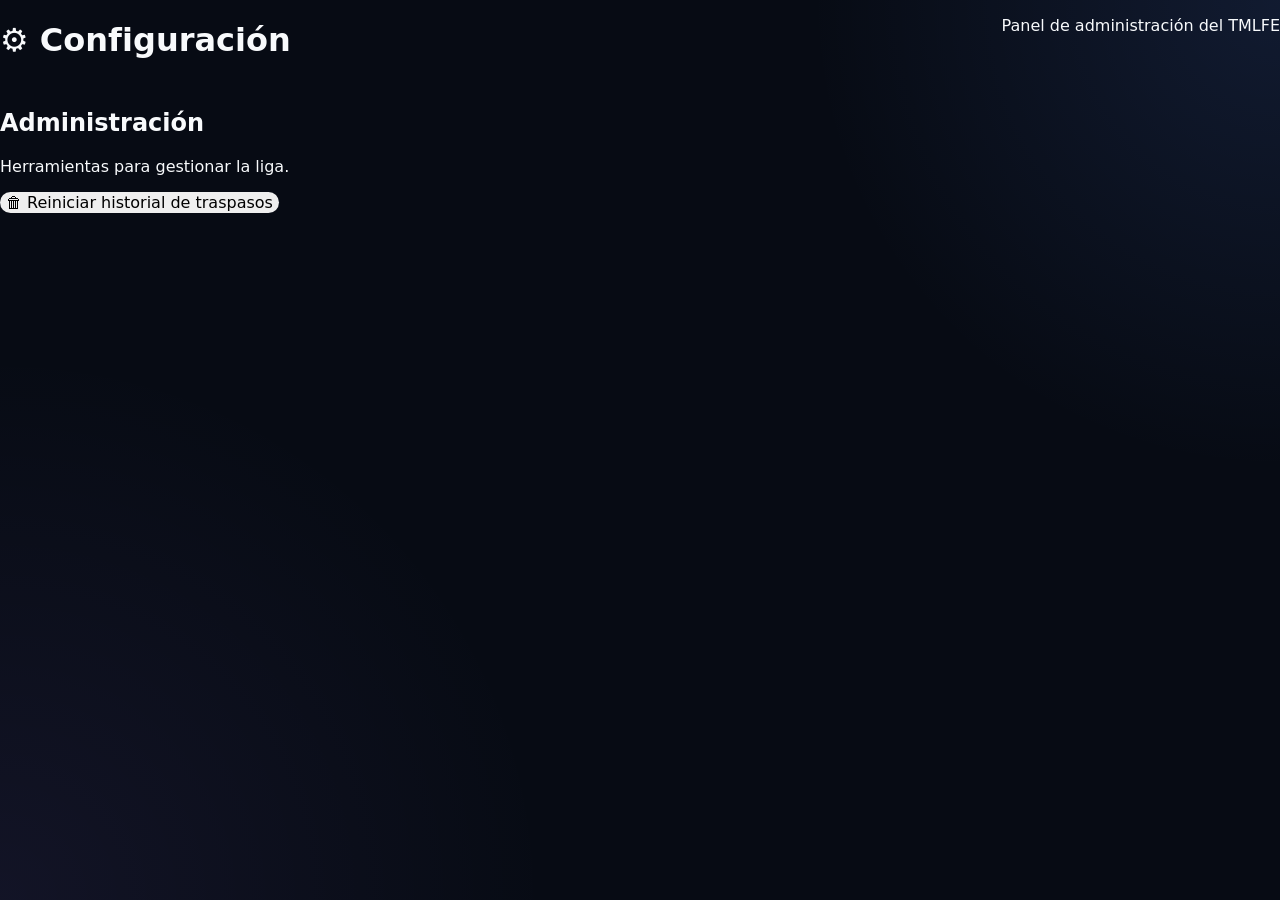
==== configuracion.html @ d4fe86f1 "Create configuracion.html" ====
<!DOCTYPE html>
<html lang="es">
<head>

<meta charset="UTF-8">
<meta name="viewport" content="width=device-width, initial-scale=1.0">

<title>TMLFE | Configuración</title>

<link rel="stylesheet" href="./styles.css?v=200">

</head>

<body>

<header class="topbar">

<h1>⚙ Configuración</h1>

<p>Panel de administración del TMLFE</p>

</header>


<main class="config-container">

<section class="config-card">

<h2>Administración</h2>

<p>
Herramientas para gestionar la liga.
</p>

<button id="btn-borrar-historial">

🗑 Reiniciar historial de traspasos

</button>

</section>

</main>

<script src="./trade-apply.js?v=200"></script>
<script src="./configuracion.js?v=1"></script>

</body>
</html>
---- styles.css ----
:root {
    --bg: #070b14;
    --bg-soft: #0d1320;
    --panel: rgba(17, 24, 39, 0.88);
    --panel-strong: #111827;
    --panel-hover: #162033;
    --border: rgba(255, 255, 255, 0.08);
    --border-strong: rgba(255, 255, 255, 0.14);
    --text: #f8fafc;
    --text-soft: #cbd5e1;
    --muted: #7f8ba1;
    --gold: #f7c85a;
    --gold-soft: rgba(247, 200, 90, 0.15);
    --blue: #5b8cff;
    --green: #52d19a;
    --purple: #9b7cff;
    --shadow: 0 24px 70px rgba(0, 0, 0, 0.35);
    --radius-lg: 24px;
    --radius-md: 18px;
    --radius-sm: 12px;
}

* {
    box-sizing: border-box;
}

html {
    scroll-behavior: smooth;
}

body {
    margin: 0;
    min-height: 100vh;
    background:
        radial-gradient(circle at top right, rgba(91, 140, 255, 0.12), transparent 30%),
        radial-gradient(circle at bottom left, rgba(155, 124, 255, 0.08), transparent 35%),
        var(--bg);
    color: var(--text);
    font-family: Inter, ui-sans-serif, system-ui, -apple-system, BlinkMacSystemFont, "Segoe UI", sans-serif;
}

a {
    color: inherit;
    text-decoration: none;
}

button,
input,
select,
textarea {
    font: inherit;
}

.app-shell {
    display: grid;
    grid-template-columns: 260px minmax(0, 1fr);
    min-height: 100vh;
}

.sidebar {
    position: sticky;
    top: 0;
    height: 100vh;
    padding: 28px 20px;
    background: rgba(7, 11, 20, 0.94);
    border-right: 1px solid var(--border);
    backdrop-filter: blur(18px);
    display: flex;
    flex-direction: column;
    z-index: 20;
}

.brand {
    display: flex;
    align-items: center;
    gap: 14px;
    padding: 0 8px 30px;
}

.brand-logo {
    width: 46px;
    height: 46px;
    border-radius: 14px;
    display: grid;
    place-items: center;
    background:
        linear-gradient(135deg, var(--gold), #dd9d21);
    color: #0a0d14;
    font-size: 23px;
    font-weight: 950;
    box-shadow: 0 12px 32px rgba(247, 200, 90, 0.24);
}

.brand h1 {
    margin: 0;
    font-size: 22px;
    letter-spacing: 0.08em;
}

.brand span {
    display: block;
    margin-top: 3px;
    color: var(--muted);
    font-size: 12px;
    text-transform: uppercase;
    letter-spacing: 0.12em;
}

.sidebar-nav {
    display: flex;
    flex-direction: column;
    gap: 8px;
}

.nav-link {
    min-height: 48px;
    display: flex;
    align-items: center;
    padding: 0 15px;
    border-radius: 13px;
    color: var(--text-soft);
    font-size: 14px;
    font-weight: 700;
    transition:
        background 0.22s ease,
        color 0.22s ease,
        transform 0.22s ease,
        border-color 0.22s ease;
    border: 1px solid transparent;
}

.nav-link:hover {
    color: var(--text);
    background: rgba(255, 255, 255, 0.045);
    border-color: var(--border);
    transform: translateX(3px);
}

.nav-link.active {
    color: #111827;
    background: linear-gradient(135deg, var(--gold), #e8ae35);
    box-shadow: 0 14px 35px rgba(247, 200, 90, 0.18);
}

.sidebar-footer {
    margin-top: auto;
    padding: 18px;
    border-radius: var(--radius-md);
    background: linear-gradient(145deg, rgba(255, 255, 255, 0.045), rgba(255, 255, 255, 0.015));
    border: 1px solid var(--border);
}

.sidebar-footer span {
    display: block;
    color: var(--muted);
    font-size: 11px;
    text-transform: uppercase;
    letter-spacing: 0.11em;
}

.sidebar-footer strong {
    display: block;
    margin-top: 6px;
    font-size: 18px;
}

.main-content {
    width: 100%;
    max-width: 1600px;
    margin: 0 auto;
    padding: 34px;
}

.topbar {
    display: flex;
    justify-content: space-between;
    align-items: flex-start;
    gap: 24px;
    margin-bottom: 28px;
}

.eyebrow {
    margin: 0 0 8px;
    color: var(--gold);
    font-size: 11px;
    font-weight: 900;
    letter-spacing: 0.16em;
    text-transform: uppercase;
}

.topbar h2,
.panel-heading h2,
.legacy-content h2 {
    margin: 0;
    line-height: 1.1;
}

.topbar h2 {
    font-size: clamp(30px, 4vw, 46px);
    letter-spacing: -0.045em;
}

.topbar-subtitle {
    max-width: 720px;
    margin: 12px 0 0;
    color: var(--text-soft);
    font-size: 15px;
    line-height: 1.7;
}

.season-badge {
    min-width: 175px;
    padding: 16px 18px;
    border-radius: var(--radius-md);
    background: linear-gradient(145deg, rgba(247, 200, 90, 0.16), rgba(247, 200, 90, 0.05));
    border: 1px solid rgba(247, 200, 90, 0.25);
    text-align: right;
    box-shadow: var(--shadow);
}

.season-badge span {
    display: block;
    color: var(--muted);
    font-size: 11px;
    text-transform: uppercase;
    letter-spacing: 0.11em;
}

.season-badge strong {
    display: block;
    margin-top: 6px;
    color: var(--gold);
    font-size: 22px;
}

.dashboard-cards {
    display: grid;
    grid-template-columns: repeat(4, minmax(0, 1fr));
    gap: 18px;
    margin-bottom: 20px;
}

.stat-card {
    position: relative;
    overflow: hidden;
    min-height: 135px;
    padding: 22px;
    border-radius: var(--radius-lg);
    background:
        linear-gradient(145deg, rgba(255, 255, 255, 0.055), rgba(255, 255, 255, 0.018)),
        var(--panel);
    border: 1px solid var(--border);
    box-shadow: var(--shadow);
    display: flex;
    align-items: center;
    gap: 17px;
    transition:
        transform 0.25s ease,
        border-color 0.25s ease,
        background 0.25s ease;
}

.stat-card::after {
    content: "";
    position: absolute;
    width: 130px;
    height: 130px;
    top: -72px;
    right: -55px;
    border-radius: 50%;
    background: rgba(247, 200, 90, 0.1);
    filter: blur(4px);
}

.stat-card:hover {
    transform: translateY(-5px);
    border-color: rgba(247, 200, 90, 0.24);
    background:
        linear-gradient(145deg, rgba(255, 255, 255, 0.075), rgba(255, 255, 255, 0.022)),
        var(--panel-hover);
}

.stat-icon {
    flex: 0 0 auto;
    width: 50px;
    height: 50px;
    border-radius: 15px;
    display: grid;
    place-items: center;
    background: rgba(247, 200, 90, 0.11);
    border: 1px solid rgba(247, 200, 90, 0.18);
    font-size: 24px;
}

.stat-card h3 {
    margin: 0;
    font-size: 31px;
    line-height: 1;
    letter-spacing: -0.04em;
}

.stat-card p {
    margin: 9px 0 0;
    color: var(--muted);
    font-size: 13px;
    font-weight: 700;
}

.dashboard-grid {
    display: grid;
    grid-template-columns: minmax(0, 1.7fr) minmax(300px, 0.8fr);
    gap: 20px;
    margin-bottom: 20px;
}

.welcome-panel,
.system-panel {
    padding: 27px;
    border-radius: var(--radius-lg);
    background:
        linear-gradient(145deg, rgba(255, 255, 255, 0.05), rgba(255, 255, 255, 0.018)),
        var(--panel);
    border: 1px solid var(--border);
    box-shadow: var(--shadow);
}

.panel-heading {
    display: flex;
    align-items: flex-start;
    justify-content: space-between;
    gap: 18px;
}

.panel-heading h2 {
    font-size: 25px;
    letter-spacing: -0.025em;
}

.status-pill {
    display: inline-flex;
    align-items: center;
    min-height: 31px;
    padding: 0 11px;
    border-radius: 999px;
    color: var(--green);
    background: rgba(82, 209, 154, 0.1);
    border: 1px solid rgba(82, 209, 154, 0.22);
    font-size: 11px;
    font-weight: 850;
    white-space: nowrap;
}

.status-pill::before {
    content: "";
    width: 7px;
    height: 7px;
    margin-right: 7px;
    border-radius: 50%;
    background: var(--green);
    box-shadow: 0 0 14px rgba(82, 209, 154, 0.8);
}

.welcome-text {
    max-width: 900px;
    margin: 18px 0 0;
    color: var(--text-soft);
    line-height: 1.75;
    font-size: 14px;
}

.quick-actions {
    display: grid;
    grid-template-columns: repeat(3, minmax(0, 1fr));
    gap: 13px;
    margin-top: 24px;
}

.quick-action {
    min-height: 90px;
    padding: 16px;
    border-radius: var(--radius-md);
    background: rgba(255, 255, 255, 0.025);
    border: 1px solid var(--border);
    display: flex;
    align-items: center;
    gap: 13px;
    transition:
        transform 0.22s ease,
        border-color 0.22s ease,
        background 0.22s ease;
}

.quick-action:hover {
    transform: translateY(-4px);
    border-color: rgba(247, 200, 90, 0.25);
    background: rgba(247, 200, 90, 0.055);
}

.quick-action-icon {
    flex: 0 0 auto;
    width: 42px;
    height: 42px;
    border-radius: 13px;
    display: grid;
    place-items: center;
    background: var(--gold-soft);
    font-size: 20px;
}

.quick-action strong {
    display: block;
    font-size: 13px;
}

.quick-action small {
    display: block;
    margin-top: 5px;
    color: var(--muted);
    font-size: 11px;
    line-height: 1.4;
}

.system-list {
    display: grid;
    gap: 10px;
    margin-top: 20px;
}

.system-row {
    min-height: 48px;
    padding: 0 14px;
    border-radius: 13px;
    background: rgba(255, 255, 255, 0.025);
    border: 1px solid var(--border);
    display: flex;
    align-items: center;
    justify-content: space-between;
    gap: 20px;
}

.system-row span {
    color: var(--muted);
    font-size: 12px;
}

.system-row strong {
    color: var(--text-soft);
    font-size: 12px;
}

.legacy-banner {
    position: relative;
    overflow: hidden;
    min-height: 330px;
    border-radius: 28px;
    border: 1px solid rgba(247, 200, 90, 0.17);
    background:
        radial-gradient(circle at 15% 70%, rgba(247, 200, 90, 0.15), transparent 26%),
        radial-gradient(circle at 82% 20%, rgba(91, 140, 255, 0.16), transparent 25%),
        linear-gradient(120deg, #101826 0%, #151d2c 50%, #0b111c 100%);
    box-shadow: var(--shadow);
    isolation: isolate;
}

.legacy-banner::before {
    content: "";
    position: absolute;
    inset: 0;
    background:
        linear-gradient(90deg, rgba(7, 11, 20, 0.94) 0%, rgba(7, 11, 20, 0.72) 44%, rgba(7, 11, 20, 0.15) 100%);
    z-index: -1;
}

.legacy-banner::after {
    content: "24   41   3   20   34";
    position: absolute;
    right: 5%;
    bottom: 4%;
    color: rgba(255, 255, 255, 0.035);
    font-size: clamp(60px, 10vw, 145px);
    font-weight: 950;
    letter-spacing: -0.08em;
    white-space: nowrap;
    z-index: -1;
}

.legacy-overlay {
    position: absolute;
    inset: 0;
    background:
        repeating-linear-gradient(
            90deg,
            transparent 0,
            transparent 79px,
            rgba(255, 255, 255, 0.016) 80px
        );
    pointer-events: none;
}

.legacy-content {
    position: relative;
    z-index: 2;
    max-width: 760px;
    padding: 48px;
}

.legacy-content h2 {
    font-size: clamp(30px, 4.6vw, 55px);
    letter-spacing: -0.05em;
}

.legacy-content p:not(.eyebrow) {
    max-width: 650px;
    margin: 18px 0 0;
    color: var(--text-soft);
    line-height: 1.7;
}

.legacy-names {
    display: flex;
    flex-wrap: wrap;
    gap: 10px;
    margin-top: 30px;
}

.legacy-names span {
    min-height: 34px;
    padding: 0 13px;
    border-radius: 999px;
    display: inline-flex;
    align-items: center;
    color: var(--gold);
    background: rgba(247, 200, 90, 0.08);
    border: 1px solid rgba(247, 200, 90, 0.17);
    font-size: 10px;
    font-weight: 900;
    letter-spacing: 0.13em;
}

/* Compatibilidad con pantallas antiguas del TMLFE */

.page-header,
.toolbar,
.filters-panel,
.teams-container,
.players-container,
.trade-container,
.roster-container,
.content-card {
    border-radius: var(--radius-lg);
}

input,
select,
textarea {
    color: var(--text);
    background: #101827;
    border: 1px solid var(--border-strong);
    border-radius: 11px;
    outline: none;
}

input:focus,
select:focus,
textarea:focus {
    border-color: rgba(247, 200, 90, 0.55);
    box-shadow: 0 0 0 3px rgba(247, 200, 90, 0.08);
}

button {
    border: 0;
    border-radius: 11px;
    cursor: pointer;
}

@keyframes dashboardFade {
    from {
        opacity: 0;
        transform: translateY(10px);
    }

    to {
        opacity: 1;
        transform: translateY(0);
    }
}

.topbar,
.dashboard-cards,
.dashboard-grid,
.legacy-banner {
    animation: dashboardFade 0.55s ease both;
}

.dashboard-cards {
    animation-delay: 0.06s;
}

.dashboard-grid {
    animation-delay: 0.12s;
}

.legacy-banner {
    animation-delay: 0.18s;
}

@media (max-width: 1180px) {
    .dashboard-cards {
        grid-template-columns: repeat(2, minmax(0, 1fr));
    }

    .dashboard-grid {
        grid-template-columns: 1fr;
    }
}

@media (max-width: 900px) {
    .app-shell {
        display: block;
    }

    .sidebar {
        position: relative;
        width: 100%;
        height: auto;
        padding: 16px;
        border-right: 0;
        border-bottom: 1px solid var(--border);
    }

    .brand {
        padding-bottom: 16px;
    }

    .sidebar-nav {
        display: grid;
        grid-template-columns: repeat(4, minmax(0, 1fr));
    }

    .nav-link {
        justify-content: center;
        padding: 0 8px;
        text-align: center;
    }

    .sidebar-footer {
        display: none;
    }

    .main-content {
        padding: 24px 18px;
    }

    .topbar {
        flex-direction: column;
    }

    .season-badge {
        width: 100%;
        text-align: left;
    }

    .quick-actions {
        grid-template-columns: 1fr;
    }
}

@media (max-width: 620px) {
    .sidebar-nav {
        grid-template-columns: repeat(2, minmax(0, 1fr));
    }

    .dashboard-cards {
        grid-template-columns: 1fr;
    }

    .main-content {
        padding: 20px 13px;
    }

    .welcome-panel,
    .system-panel {
        padding: 21px;
    }

    .panel-heading {
        flex-direction: column;
    }

    .legacy-content {
        padding: 30px 24px;
    }

    .legacy-banner::after {
        font-size: 70px;
        right: -5%;
    }
}/* ==================================================
   TMLFE — PÁGINA DE FRANQUICIAS
   ================================================== */

.teams-hero {
    position: relative;
    overflow: hidden;
    display: flex;
    align-items: center;
    justify-content: space-between;
    gap: 30px;
    margin-bottom: 20px;
    padding: 30px;
    border: 1px solid var(--border);
    border-radius: var(--radius-lg);
    background:
        radial-gradient(
            circle at 85% 20%,
            rgba(247, 200, 90, 0.13),
            transparent 25%
        ),
        linear-gradient(
            145deg,
            rgba(255, 255, 255, 0.055),
            rgba(255, 255, 255, 0.018)
        ),
        var(--panel);
    box-shadow: var(--shadow);
}

.teams-hero h3 {
    margin: 0;
    font-size: clamp(24px, 3vw, 34px);
    letter-spacing: -0.035em;
}

.teams-hero p:not(.hero-label) {
    max-width: 680px;
    margin: 12px 0 0;
    color: var(--text-soft);
    line-height: 1.7;
}

.hero-label {
    margin: 0 0 9px;
    color: var(--gold);
    font-size: 11px;
    font-weight: 900;
    letter-spacing: 0.15em;
}

.teams-hero-number {
    flex: 0 0 auto;
    min-width: 155px;
    padding: 20px;
    border: 1px solid rgba(247, 200, 90, 0.2);
    border-radius: var(--radius-md);
    background: rgba(247, 200, 90, 0.075);
    text-align: center;
}

.teams-hero-number strong {
    display: block;
    color: var(--gold);
    font-size: 38px;
    line-height: 1;
}

.teams-hero-number span {
    display: block;
    margin-top: 8px;
    color: var(--muted);
    font-size: 12px;
    font-weight: 700;
}

.teams-toolbar {
    display: grid;
    grid-template-columns: minmax(260px, 1fr) 220px 210px;
    gap: 12px;
    margin-bottom: 20px;
    padding: 15px;
    border: 1px solid var(--border);
    border-radius: var(--radius-md);
    background: rgba(255, 255, 255, 0.025);
}

.search-box {
    position: relative;
    display: flex;
    align-items: center;
}

.search-box span {
    position: absolute;
    left: 15px;
    z-index: 2;
    color: var(--gold);
    font-size: 18px;
    pointer-events: none;
}

.search-box input,
.teams-toolbar select {
    width: 100%;
    min-height: 48px;
    padding: 0 15px;
    color: var(--text);
    border: 1px solid var(--border-strong);
    border-radius: 12px;
    background: #101827;
}

.search-box input {
    padding-left: 43px;
}

.search-box input::placeholder {
    color: var(--muted);
}

.franchises-grid {
    display: grid;
    grid-template-columns: repeat(3, minmax(0, 1fr));
    gap: 18px;
}

.franchise-card {
    position: relative;
    overflow: hidden;
    min-width: 0;
    padding: 22px;
    border: 1px solid var(--border);
    border-radius: var(--radius-lg);
    background:
        linear-gradient(
            145deg,
            rgba(255, 255, 255, 0.055),
            rgba(255, 255, 255, 0.018)
        ),
        var(--panel);
    box-shadow: 0 18px 45px rgba(0, 0, 0, 0.22);
    transition:
        transform 0.24s ease,
        border-color 0.24s ease,
        background 0.24s ease;
}

.franchise-card::after {
    content: "";
    position: absolute;
    top: -60px;
    right: -55px;
    width: 135px;
    height: 135px;
    border-radius: 50%;
    background: rgba(247, 200, 90, 0.075);
}

.franchise-card:hover {
    transform: translateY(-5px);
    border-color: rgba(247, 200, 90, 0.26);
    background:
        linear-gradient(
            145deg,
            rgba(255, 255, 255, 0.075),
            rgba(255, 255, 255, 0.025)
        ),
        var(--panel-hover);
}

.franchise-card-header {
    position: relative;
    z-index: 2;
    display: flex;
    align-items: center;
    gap: 15px;
    margin-bottom: 19px;
}

.franchise-logo,
.team-logo,
.logo-equipo {
    flex: 0 0 auto;
    width: 54px;
    height: 54px;
    object-fit: contain;
    padding: 6px;
    border: 1px solid var(--border);
    border-radius: 16px;
    background: rgba(255, 255, 255, 0.035);
}

.franchise-card h3,
.franchise-name {
    margin: 0;
    color: var(--text);
    font-size: 18px;
    line-height: 1.25;
}

.franchise-code,
.franchise-meta,
.team-short,
.team-conference,
.team-division {
    color: var(--muted);
    font-size: 11px;
    font-weight: 750;
    letter-spacing: 0.05em;
}

.franchise-manager {
    margin-top: 7px;
    color: var(--text-soft);
    font-size: 12px;
}

.franchise-manager strong {
    color: var(--text);
}

.franchise-stats {
    position: relative;
    z-index: 2;
    display: grid;
    grid-template-columns: repeat(2, minmax(0, 1fr));
    gap: 10px;
    margin-top: 16px;
}

.franchise-stat {
    min-width: 0;
    padding: 13px;
    border: 1px solid var(--border);
    border-radius: 13px;
    background: rgba(255, 255, 255, 0.025);
}

.franchise-stat span {
    display: block;
    color: var(--muted);
    font-size: 10px;
    font-weight: 750;
    text-transform: uppercase;
    letter-spacing: 0.08em;
}

.franchise-stat strong {
    display: block;
    overflow: hidden;
    margin-top: 7px;
    color: var(--text);
    font-size: 14px;
    text-overflow: ellipsis;
    white-space: nowrap;
}

.franchise-salary-bar,
.salary-progress {
    position: relative;
    z-index: 2;
    overflow: hidden;
    height: 7px;
    margin-top: 15px;
    border-radius: 999px;
    background: rgba(255, 255, 255, 0.065);
}

.franchise-salary-fill,
.salary-progress-fill {
    height: 100%;
    border-radius: inherit;
    background: linear-gradient(90deg, var(--gold), #e69c25);
}

.franchise-footer,
.franchise-card-footer {
    position: relative;
    z-index: 2;
    display: flex;
    align-items: center;
    justify-content: space-between;
    gap: 12px;
    margin-top: 18px;
    padding-top: 16px;
    border-top: 1px solid var(--border);
}

.franchise-link,
.open-franchise,
.view-roster,
.franchise-card a {
    display: inline-flex;
    align-items: center;
    justify-content: center;
    min-height: 39px;
    padding: 0 14px;
    color: #10131b;
    border-radius: 11px;
    background: linear-gradient(135deg, var(--gold), #e5a72c);
    font-size: 11px;
    font-weight: 900;
    transition:
        transform 0.2s ease,
        box-shadow 0.2s ease;
}

.franchise-link:hover,
.open-franchise:hover,
.view-roster:hover,
.franchise-card a:hover {
    transform: translateY(-2px);
    box-shadow: 0 10px 25px rgba(247, 200, 90, 0.18);
}

.salary-positive {
    color: var(--green) !important;
}

.salary-negative,
.salary-over {
    color: #ff7d86 !important;
}

.loading-message,
.empty-message,
.no-results {
    grid-column: 1 / -1;
    padding: 45px 25px;
    border: 1px dashed var(--border-strong);
    border-radius: var(--radius-lg);
    color: var(--muted);
    background: rgba(255, 255, 255, 0.02);
    text-align: center;
}

.primary-button {
    display: inline-flex;
    align-items: center;
    justify-content: center;
    min-height: 44px;
    padding: 0 17px;
    color: #10131b;
    border-radius: 12px;
    background: linear-gradient(135deg, var(--gold), #e6a82e);
    font-size: 12px;
    font-weight: 900;
    box-shadow: 0 12px 28px rgba(247, 200, 90, 0.13);
}

.league-status {
    display: flex;
    align-items: center;
    gap: 11px;
}

.league-status strong,
.league-status small {
    display: block;
}

.league-status small {
    margin-top: 4px;
    color: var(--muted);
    font-size: 10px;
}

.status-dot {
    width: 9px;
    height: 9px;
    border-radius: 50%;
    background: var(--green);
    box-shadow: 0 0 14px rgba(82, 209, 154, 0.75);
}

.nav-icon {
    display: inline-flex;
    width: 23px;
    margin-right: 6px;
    justify-content: center;
}

@media (max-width: 1320px) {
    .franchises-grid {
        grid-template-columns: repeat(2, minmax(0, 1fr));
    }
}

@media (max-width: 900px) {
    .teams-toolbar {
        grid-template-columns: 1fr;
    }

    .teams-hero {
        align-items: flex-start;
        flex-direction: column;
    }

    .teams-hero-number {
        width: 100%;
    }
}

@media (max-width: 680px) {
    .franchises-grid {
        grid-template-columns: 1fr;
    }

    .franchise-stats {
        grid-template-columns: 1fr;
    }
}
/* ==================================================
   AJUSTE EXACTO DE TARJETAS GENERADAS POR teams.js
   ================================================== */

.franchise-header {
    position: relative;
    z-index: 2;
    display: flex;
    align-items: center;
    gap: 16px;
    min-height: 76px;
    margin-bottom: 18px;
}

.franchise-logo-box {
    flex: 0 0 auto;
    width: 64px;
    height: 64px;
    display: grid;
    place-items: center;
    border: 1px solid var(--border);
    border-radius: 17px;
    background: rgba(255, 255, 255, 0.04);
}

.franchise-logo-box .franchise-logo {
    width: 52px;
    height: 52px;
    padding: 3px;
    border: 0;
    border-radius: 0;
    background: transparent;
    object-fit: contain;
}

.franchise-logo-fallback {
    color: var(--gold);
    font-size: 17px;
    letter-spacing: 0.05em;
}

.franchise-identity {
    min-width: 0;
}

.franchise-identity span {
    display: block;
    margin-bottom: 5px;
    color: var(--gold);
    font-size: 10px;
    font-weight: 900;
    letter-spacing: 0.08em;
    text-transform: uppercase;
}

.franchise-identity h3 {
    overflow: hidden;
    margin: 0;
    color: var(--text);
    font-size: 19px;
    line-height: 1.2;
    text-overflow: ellipsis;
    white-space: nowrap;
}

.franchise-identity p {
    margin: 6px 0 0;
    color: var(--muted);
    font-size: 11px;
    font-weight: 800;
    letter-spacing: 0.08em;
}

.franchise-manager {
    position: relative;
    z-index: 2;
    display: flex;
    align-items: center;
    justify-content: space-between;
    gap: 15px;
    min-height: 43px;
    padding: 0 13px;
    border: 1px solid var(--border);
    border-radius: 12px;
    background: rgba(255, 255, 255, 0.025);
}

.franchise-manager span {
    color: var(--muted);
    font-size: 10px;
    text-transform: uppercase;
    letter-spacing: 0.07em;
}

.franchise-manager strong {
    overflow: hidden;
    color: var(--text);
    font-size: 12px;
    text-align: right;
    text-overflow: ellipsis;
    white-space: nowrap;
}

.franchise-numbers {
    position: relative;
    z-index: 2;
    display: grid;
    grid-template-columns: repeat(2, minmax(0, 1fr));
    gap: 10px;
    margin-top: 12px;
}

.franchise-numbers > div {
    min-width: 0;
    padding: 13px;
    border: 1px solid var(--border);
    border-radius: 13px;
    background: rgba(255, 255, 255, 0.025);
}

.franchise-numbers span {
    display: block;
    color: var(--muted);
    font-size: 9px;
    font-weight: 850;
    text-transform: uppercase;
    letter-spacing: 0.08em;
}

.franchise-numbers strong {
    display: inline-block;
    margin-top: 7px;
    color: var(--text);
    font-size: 17px;
}

.franchise-numbers small {
    margin-left: 4px;
    color: var(--muted);
    font-size: 9px;
}

.salary-progress {
    position: relative;
    z-index: 2;
    height: auto;
    margin-top: 13px;
    padding: 13px;
    overflow: visible;
    border: 1px solid var(--border);
    border-radius: 13px;
    background: rgba(255, 255, 255, 0.025);
}

.salary-progress-header,
.salary-progress-footer {
    display: flex;
    align-items: center;
    justify-content: space-between;
    gap: 14px;
}

.salary-progress-header span {
    color: var(--muted);
    font-size: 10px;
    font-weight: 800;
    text-transform: uppercase;
    letter-spacing: 0.07em;
}

.salary-progress-header strong {
    font-size: 10px;
    text-align: right;
}

.salary-track {
    overflow: hidden;
    height: 7px;
    margin: 11px 0 8px;
    border-radius: 999px;
    background: rgba(255, 255, 255, 0.075);
}

.salary-track span {
    display: block;
    height: 100%;
    min-width: 3px;
    border-radius: inherit;
    background: linear-gradient(
        90deg,
        var(--gold),
        #e79e27
    );
}

.salary-progress-footer span {
    color: var(--muted);
    font-size: 9px;
    font-weight: 750;
}

.salary-warning {
    color: var(--gold) !important;
}

.franchise-footer {
    position: relative;
    z-index: 2;
    margin-top: 14px;
    padding-top: 14px;
    border-top: 1px solid var(--border);
}

.franchise-open-button {
    width: 100%;
    min-height: 42px;
    display: flex;
    align-items: center;
    justify-content: space-between;
    padding: 0 15px;
    color: #10131b;
    border-radius: 11px;
    background: linear-gradient(
        135deg,
        var(--gold),
        #e6a72b
    );
    font-size: 11px;
    font-weight: 900;
    transition:
        transform 0.2s ease,
        box-shadow 0.2s ease;
}

.franchise-open-button:hover {
    transform: translateY(-2px);
    box-shadow: 0 11px 25px rgba(247, 200, 90, 0.19);
}

.empty-state {
    grid-column: 1 / -1;
    min-height: 180px;
    display: flex;
    flex-direction: column;
    align-items: center;
    justify-content: center;
    gap: 8px;
    padding: 30px;
    border: 1px dashed var(--border-strong);
    border-radius: var(--radius-lg);
    background: rgba(255, 255, 255, 0.02);
    text-align: center;
}

.empty-state strong {
    font-size: 17px;
}

.empty-state span {
    color: var(--muted);
    font-size: 12px;
}

@media (max-width: 520px) {
    .franchise-numbers {
        grid-template-columns: 1fr;
    }

    .franchise-manager {
        align-items: flex-start;
        flex-direction: column;
        justify-content: center;
        padding-top: 11px;
        padding-bottom: 11px;
    }

    .franchise-manager strong {
        text-align: left;
    }
}
/* ==================================================
   CORRECCIÓN FINAL — ECONOMÍA DE FRANQUICIAS
   ================================================== */

.franchise-card .franchise-manager {
    display: flex !important;
    align-items: center !important;
    justify-content: space-between !important;
    gap: 12px !important;
    min-height: 44px !important;
    margin-top: 14px !important;
    padding: 0 13px !important;
    border: 1px solid var(--border) !important;
    border-radius: 12px !important;
    background: rgba(255, 255, 255, 0.025) !important;
}

.franchise-card .franchise-manager span {
    color: var(--muted) !important;
    font-size: 10px !important;
    text-transform: uppercase !important;
}

.franchise-card .franchise-manager strong {
    color: var(--text) !important;
    font-size: 12px !important;
}

.franchise-card .franchise-numbers {
    display: grid !important;
    grid-template-columns: repeat(2, minmax(0, 1fr)) !important;
    gap: 10px !important;
    margin-top: 11px !important;
}

.franchise-card .franchise-numbers > div {
    display: block !important;
    min-width: 0 !important;
    padding: 12px !important;
    border: 1px solid var(--border) !important;
    border-radius: 12px !important;
    background: rgba(255, 255, 255, 0.025) !important;
}

.franchise-card .franchise-numbers span {
    display: block !important;
    color: var(--muted) !important;
    font-size: 9px !important;
    text-transform: uppercase !important;
    letter-spacing: 0.07em !important;
}

.franchise-card .franchise-numbers strong {
    display: inline-block !important;
    margin-top: 7px !important;
    color: var(--text) !important;
    font-size: 16px !important;
}

.franchise-card .franchise-numbers small {
    color: var(--muted) !important;
    font-size: 9px !important;
}

.franchise-card .salary-progress {
    display: block !important;
    position: relative !important;
    height: auto !important;
    min-height: 92px !important;
    margin-top: 11px !important;
    padding: 13px !important;
    overflow: visible !important;
    border: 1px solid var(--border) !important;
    border-radius: 12px !important;
    background: rgba(255, 255, 255, 0.025) !important;
}

.franchise-card .salary-progress-header {
    display: flex !important;
    align-items: center !important;
    justify-content: space-between !important;
    gap: 12px !important;
    min-height: 18px !important;
}

.franchise-card .salary-progress-header span {
    color: var(--muted) !important;
    font-size: 9px !important;
    font-weight: 800 !important;
    text-transform: uppercase !important;
}

.franchise-card .salary-progress-header strong {
    display: block !important;
    font-size: 10px !important;
    line-height: 1.3 !important;
    text-align: right !important;
    white-space: nowrap !important;
}

.franchise-card .salary-track {
    display: block !important;
    overflow: hidden !important;
    width: 100% !important;
    height: 7px !important;
    margin: 11px 0 9px !important;
    border-radius: 999px !important;
    background: rgba(255, 255, 255, 0.075) !important;
}

.franchise-card .salary-track span {
    display: block !important;
    height: 100% !important;
    border-radius: 999px !important;
    background: linear-gradient(
        90deg,
        var(--gold),
        #e69e28
    ) !important;
}

.franchise-card .salary-progress-footer {
    display: flex !important;
    align-items: center !important;
    justify-content: space-between !important;
}

.franchise-card .salary-progress-footer span {
    display: block !important;
    color: var(--muted) !important;
    font-size: 9px !important;
}

.franchise-card .franchise-footer {
    display: block !important;
    margin-top: 13px !important;
    padding-top: 13px !important;
}

.franchise-card .franchise-open-button {
    display: flex !important;
    width: 100% !important;
    min-height: 42px !important;
    align-items: center !important;
    justify-content: space-between !important;
    padding: 0 15px !important;
}

@media (max-width: 520px) {
    .franchise-card .franchise-numbers {
        grid-template-columns: 1fr !important;
    }
}
/* =========================================================
   TMLFE · TRADE MACHINE PREMIUM
   ========================================================= */

.trade-machine-grid {
    display: grid !important;
    grid-template-columns:
        minmax(280px, 1fr)
        minmax(320px, 0.9fr)
        minmax(280px, 1fr) !important;
    gap: 24px !important;
    align-items: start !important;
    width: 100% !important;
    margin-top: 24px !important;
}

.trade-team-panel,
.trade-summary-panel {
    min-width: 0 !important;
    border: 1px solid rgba(255, 255, 255, 0.08) !important;
    background:
        linear-gradient(
            145deg,
            rgba(20, 28, 43, 0.98),
            rgba(8, 13, 23, 0.98)
        ) !important;
    border-radius: 22px !important;
    box-shadow:
        0 22px 50px rgba(0, 0, 0, 0.28),
        inset 0 1px 0 rgba(255, 255, 255, 0.035) !important;
}

.trade-team-panel {
    padding: 22px !important;
    display: flex !important;
    flex-direction: column !important;
    gap: 20px !important;
}

.trade-summary-panel {
    padding: 24px !important;
    position: sticky !important;
    top: 24px !important;
}

.trade-team-header {
    display: flex !important;
    align-items: center !important;
    gap: 16px !important;
    padding-bottom: 18px !important;
    border-bottom: 1px solid rgba(255, 255, 255, 0.07) !important;
}

.trade-team-logo {
    width: 82px !important;
    height: 82px !important;
    min-width: 82px !important;
    border-radius: 22px !important;
    display: flex !important;
    align-items: center !important;
    justify-content: center !important;
    overflow: hidden !important;
    font-size: 26px !important;
    font-weight: 900 !important;
    color: #f8c44f !important;
    background:
        linear-gradient(
            145deg,
            rgba(248, 196, 79, 0.13),
            rgba(255, 255, 255, 0.025)
        ) !important;
    border: 1px solid rgba(248, 196, 79, 0.24) !important;
}

.trade-team-logo img {
    width: 100% !important;
    height: 100% !important;
    object-fit: contain !important;
    padding: 8px !important;
}

.trade-team-label {
    display: block !important;
    margin-bottom: 6px !important;
    color: #8390a6 !important;
    font-size: 11px !important;
    font-weight: 800 !important;
    letter-spacing: 0.14em !important;
    text-transform: uppercase !important;
}

.trade-team-header h2 {
    margin: 0 !important;
    color: #ffffff !important;
    font-size: 22px !important;
    line-height: 1.15 !important;
}

.trade-player-list {
    display: flex !important;
    flex-direction: column !important;
    gap: 12px !important;
    min-height: 160px !important;
}

.trade-player-card {
    display: flex !important;
    align-items: center !important;
    justify-content: space-between !important;
    gap: 14px !important;
    padding: 14px !important;
    border-radius: 16px !important;
    background: rgba(255, 255, 255, 0.035) !important;
    border: 1px solid rgba(255, 255, 255, 0.065) !important;
    transition:
        transform 0.2s ease,
        border-color 0.2s ease,
        background 0.2s ease !important;
}

.trade-player-card:hover {
    transform: translateY(-2px) !important;
    border-color: rgba(248, 196, 79, 0.28) !important;
    background: rgba(255, 255, 255, 0.052) !important;
}

.trade-player-main {
    display: flex !important;
    align-items: center !important;
    gap: 12px !important;
    min-width: 0 !important;
}

.trade-player-rating {
    width: 46px !important;
    height: 46px !important;
    min-width: 46px !important;
    border-radius: 14px !important;
    display: flex !important;
    align-items: center !important;
    justify-content: center !important;
    color: #08111f !important;
    background: #f8c44f !important;
    font-size: 15px !important;
    font-weight: 900 !important;
}

.trade-player-data {
    display: flex !important;
    flex-direction: column !important;
    min-width: 0 !important;
}

.trade-player-data strong {
    color: #ffffff !important;
    font-size: 14px !important;
    line-height: 1.25 !important;
    white-space: nowrap !important;
    overflow: hidden !important;
    text-overflow: ellipsis !important;
}

.trade-player-data span {
    margin-top: 4px !important;
    color: #94a0b4 !important;
    font-size: 12px !important;
}

.trade-remove-player {
    width: 32px !important;
    height: 32px !important;
    min-width: 32px !important;
    padding: 0 !important;
    border: 1px solid rgba(255, 93, 115, 0.2) !important;
    border-radius: 10px !important;
    color: #ff667d !important;
    background: rgba(255, 93, 115, 0.08) !important;
    font-size: 18px !important;
    cursor: pointer !important;
}

.trade-remove-player:hover {
    background: rgba(255, 93, 115, 0.16) !important;
}

.trade-empty-state {
    min-height: 140px !important;
    display: flex !important;
    align-items: center !important;
    justify-content: center !important;
    padding: 24px !important;
    border: 1px dashed rgba(255, 255, 255, 0.1) !important;
    border-radius: 16px !important;
    color: #7f8ba1 !important;
    text-align: center !important;
    font-size: 13px !important;
}

.trade-team-total {
    display: flex !important;
    align-items: center !important;
    justify-content: space-between !important;
    gap: 16px !important;
    margin-top: auto !important;
    padding-top: 18px !important;
    border-top: 1px solid rgba(255, 255, 255, 0.07) !important;
}

.trade-team-total span {
    color: #8491a5 !important;
    font-size: 13px !important;
}

.trade-team-total strong {
    color: #ffffff !important;
    font-size: 19px !important;
}

.trade-summary-panel .section-kicker {
    margin: 0 0 6px !important;
    color: #f8c44f !important;
    font-size: 11px !important;
    font-weight: 900 !important;
    letter-spacing: 0.15em !important;
}

.trade-summary-panel h2 {
    margin: 0 0 24px !important;
    color: #ffffff !important;
    font-size: 22px !important;
}

.trade-summary-row {
    display: flex !important;
    align-items: center !important;
    justify-content: space-between !important;
    gap: 16px !important;
    padding: 13px 0 !important;
    border-bottom: 1px solid rgba(255, 255, 255, 0.06) !important;
}

.trade-summary-row span {
    color: #91a0b5 !important;
    font-size: 13px !important;
}

.trade-summary-row strong {
    color: #ffffff !important;
    font-size: 14px !important;
}

.trade-status {
    margin-top: 20px !important;
    padding: 16px !important;
    border-radius: 16px !important;
    font-size: 13px !important;
    line-height: 1.6 !important;
}

.trade-status.pending,
.trade-status.ready {
    color: #d7dfeb !important;
    background: rgba(255, 255, 255, 0.035) !important;
    border: 1px solid rgba(255, 255, 255, 0.08) !important;
}

.trade-status.valid {
    color: #c9ffe2 !important;
    background: rgba(42, 210, 129, 0.08) !important;
    border: 1px solid rgba(42, 210, 129, 0.25) !important;
    box-shadow: 0 0 28px rgba(42, 210, 129, 0.07) !important;
}

.trade-status.invalid {
    color: #ffd2d9 !important;
    background: rgba(255, 82, 110, 0.08) !important;
    border: 1px solid rgba(255, 82, 110, 0.24) !important;
    box-shadow: 0 0 28px rgba(255, 82, 110, 0.06) !important;
}

.trade-validation-result {
    display: flex !important;
    flex-direction: column !important;
    gap: 16px !important;
}

.trade-validation-team {
    display: flex !important;
    flex-direction: column !important;
    gap: 5px !important;
    padding: 13px !important;
    border-radius: 13px !important;
    background: rgba(0, 0, 0, 0.14) !important;
}

.trade-validation-team strong {
    color: #ffffff !important;
    font-size: 14px !important;
}

.trade-validation-team span {
    color: #b3bdcc !important;
    font-size: 12px !important;
}

.trade-validation-team p {
    margin: 6px 0 0 !important;
    font-weight: 800 !important;
}

.trade-validation-final {
    padding: 12px !important;
    border-radius: 12px !important;
    text-align: center !important;
    font-size: 14px !important;
    font-weight: 900 !important;
    letter-spacing: 0.04em !important;
    background: rgba(255, 255, 255, 0.045) !important;
}

.trade-action-buttons {
    display: grid !important;
    grid-template-columns: 1fr !important;
    gap: 10px !important;
    margin-top: 18px !important;
}

.trade-action-buttons button {
    width: 100% !important;
    min-height: 46px !important;
    border-radius: 13px !important;
    font-weight: 900 !important;
}

.trade-action-buttons button:disabled {
    opacity: 0.36 !important;
    cursor: not-allowed !important;
    transform: none !important;
}

.trade-help-panel {
    display: flex !important;
    align-items: center !important;
    justify-content: space-between !important;
    gap: 30px !important;
    margin-top: 26px !important;
    padding: 24px !important;
    border-radius: 22px !important;
    border: 1px solid rgba(255, 255, 255, 0.07) !important;
    background: rgba(255, 255, 255, 0.025) !important;
}

.trade-help-panel h3 {
    margin: 5px 0 0 !important;
    color: #ffffff !important;
}

.trade-help-steps {
    display: grid !important;
    grid-template-columns: repeat(3, minmax(0, 1fr)) !important;
    gap: 14px !important;
    flex: 1 !important;
}

.trade-help-step {
    display: flex !important;
    align-items: center !important;
    gap: 12px !important;
    padding: 14px !important;
    border-radius: 14px !important;
    background: rgba(255, 255, 255, 0.035) !important;
}

.trade-help-step strong {
    width: 30px !important;
    height: 30px !important;
    min-width: 30px !important;
    display: flex !important;
    align-items: center !important;
    justify-content: center !important;
    border-radius: 9px !important;
    color: #09111f !important;
    background: #f8c44f !important;
}

.trade-help-step span {
    color: #a6b1c1 !important;
    font-size: 12px !important;
    line-height: 1.4 !important;
}

@media (max-width: 1180px) {

    .trade-machine-grid {
        grid-template-columns:
            minmax(260px, 1fr)
            minmax(280px, 0.9fr) !important;
    }

    .trade-team-panel:last-child {
        grid-column: 1 / -1 !important;
    }

    .trade-summary-panel {
        position: static !important;
    }
}

@media (max-width: 820px) {

    .trade-machine-grid {
        grid-template-columns: 1fr !important;
    }

    .trade-team-panel:last-child {
        grid-column: auto !important;
    }

    .trade-help-panel {
        flex-direction: column !important;
        align-items: stretch !important;
    }

    .trade-help-steps {
        grid-template-columns: 1fr !important;
    }
}
/* =========================================================
   TMLFE · ÚLTIMOS AJUSTES TRADE MACHINE
   ========================================================= */

.topbar #vaciar-trade {
    min-height: 44px !important;
    padding: 0 18px !important;
    border: 1px solid rgba(248, 196, 79, 0.24) !important;
    border-radius: 13px !important;
    color: #f6c451 !important;
    background:
        linear-gradient(
            145deg,
            rgba(248, 196, 79, 0.1),
            rgba(255, 255, 255, 0.025)
        ) !important;
    font-family: inherit !important;
    font-size: 13px !important;
    font-weight: 800 !important;
    cursor: pointer !important;
    transition:
        transform 0.2s ease,
        border-color 0.2s ease,
        background 0.2s ease !important;
}

.topbar #vaciar-trade:hover {
    transform: translateY(-2px) !important;
    border-color: rgba(248, 196, 79, 0.5) !important;
    background:
        linear-gradient(
            145deg,
            rgba(248, 196, 79, 0.17),
            rgba(255, 255, 255, 0.04)
        ) !important;
}

.trade-action-buttons #validar-trade:disabled,
.trade-action-buttons #confirmar-trade:disabled {
    color: rgba(255, 255, 255, 0.28) !important;
    background: rgba(255, 255, 255, 0.07) !important;
    border-color: rgba(255, 255, 255, 0.04) !important;
    box-shadow: none !important;
    opacity: 1 !important;
}

.trade-action-buttons #validar-trade:not(:disabled) {
    color: #08111f !important;
    background:
        linear-gradient(
            135deg,
            #ffd261,
            #e5aa30
        ) !important;
    border-color: rgba(255, 215, 110, 0.45) !important;
    box-shadow:
        0 12px 24px rgba(229, 170, 48, 0.18) !important;
}

.trade-action-buttons #confirmar-trade:not(:disabled) {
    color: #d7ffe9 !important;
    background: rgba(43, 210, 130, 0.12) !important;
    border-color: rgba(43, 210, 130, 0.32) !important;
    box-shadow:
        0 12px 24px rgba(43, 210, 130, 0.08) !important;
}
button#vaciar-trade.secondary-button {
    appearance: none !important;
    min-height: 44px !important;
    padding: 0 18px !important;
    border: 1px solid rgba(248, 196, 79, 0.32) !important;
    border-radius: 13px !important;
    color: #f8c44f !important;
    background:
        linear-gradient(
            145deg,
            rgba(248, 196, 79, 0.12),
            rgba(255, 255, 255, 0.03)
        ) !important;
    font-family: inherit !important;
    font-size: 13px !important;
    font-weight: 800 !important;
    line-height: 1 !important;
    cursor: pointer !important;
    box-shadow: none !important;
}

button#vaciar-trade.secondary-button:hover {
    transform: translateY(-2px) !important;
    border-color: rgba(248, 196, 79, 0.55) !important;
    background:
        linear-gradient(
            145deg,
            rgba(248, 196, 79, 0.2),
            rgba(255, 255, 255, 0.05)
        ) !important;
}

/* =========================================================
   TMLFE · DASHBOARD VIVO
   ========================================================= */

.dashboard-hero {
    display: flex;
    align-items: center;
    justify-content: space-between;
    gap: 28px;
    margin-bottom: 20px;
    padding: 30px;
    border: 1px solid var(--border);
    border-radius: 28px;
    background:
        radial-gradient(circle at 86% 22%, rgba(247, 200, 90, 0.14), transparent 25%),
        linear-gradient(145deg, rgba(255, 255, 255, 0.055), rgba(255, 255, 255, 0.018)),
        var(--panel);
    box-shadow: var(--shadow);
}

.dashboard-hero-copy {
    max-width: 820px;
}

.dashboard-hero h1 {
    margin: 0;
    font-size: clamp(30px, 4vw, 46px);
    line-height: 1.08;
    letter-spacing: -0.045em;
}

.dashboard-hero p:not(.hero-label) {
    max-width: 720px;
    margin: 14px 0 0;
    color: var(--text-soft);
    font-size: 14px;
    line-height: 1.7;
}

.dashboard-hero-actions {
    display: flex;
    flex-wrap: wrap;
    gap: 10px;
    margin-top: 22px;
}

.dashboard-cap-card {
    flex: 0 0 180px;
    padding: 20px;
    border: 1px solid rgba(247, 200, 90, 0.2);
    border-radius: var(--radius-md);
    background: rgba(247, 200, 90, 0.075);
    text-align: center;
}

.dashboard-cap-card span,
.dashboard-cap-card small {
    display: block;
    color: var(--muted);
    font-size: 11px;
}

.dashboard-cap-card strong {
    display: block;
    margin: 7px 0;
    color: var(--gold);
    font-size: 30px;
}

.dashboard-live-grid {
    display: grid;
    grid-template-columns: minmax(0, 1.55fr) minmax(300px, 0.8fr);
    gap: 20px;
    margin-bottom: 20px;
}

.dashboard-lower-grid {
    grid-template-columns: minmax(0, 1.35fr) minmax(320px, 0.8fr);
}

.dashboard-panel {
    min-width: 0;
    padding: 26px;
    border: 1px solid var(--border);
    border-radius: var(--radius-lg);
    background:
        linear-gradient(145deg, rgba(255, 255, 255, 0.05), rgba(255, 255, 255, 0.018)),
        var(--panel);
    box-shadow: var(--shadow);
}

.panel-link {
    color: var(--gold);
    font-size: 11px;
    font-weight: 850;
}

.dashboard-empty-state {
    display: flex;
    flex-direction: column;
    align-items: center;
    justify-content: center;
    min-height: 170px;
    gap: 8px;
    padding: 26px;
    border: 1px dashed var(--border-strong);
    border-radius: var(--radius-md);
    color: var(--muted);
    text-align: center;
}

.dashboard-empty-state strong {
    color: var(--text);
}

.latest-trade-header {
    display: grid;
    grid-template-columns: 1fr auto 1fr;
    align-items: center;
    gap: 18px;
}

.latest-trade-team {
    display: flex;
    align-items: center;
    gap: 13px;
    min-width: 0;
}

.latest-trade-team img {
    width: 58px;
    height: 58px;
    object-fit: contain;
}

.latest-trade-team span,
.latest-trade-team strong {
    display: block;
}

.latest-trade-team span {
    color: var(--gold);
    font-size: 10px;
    font-weight: 900;
}

.latest-trade-team strong {
    margin-top: 4px;
    font-size: 15px;
}

.latest-trade-arrow {
    color: var(--gold);
    font-size: 28px;
}

.latest-trade-players {
    display: grid;
    grid-template-columns: repeat(2, minmax(0, 1fr));
    gap: 14px;
    margin-top: 20px;
}

.latest-trade-players > div {
    padding: 15px;
    border: 1px solid var(--border);
    border-radius: 14px;
    background: rgba(255, 255, 255, 0.025);
}

.latest-trade-players span {
    color: var(--muted);
    font-size: 10px;
    text-transform: uppercase;
}

.latest-trade-players ul {
    margin: 10px 0 0;
    padding-left: 18px;
}

.latest-trade-footer {
    display: flex;
    align-items: center;
    justify-content: space-between;
    gap: 12px;
    margin-top: 18px;
    padding-top: 15px;
    border-top: 1px solid var(--border);
}

.latest-trade-footer time,
.activity-item time {
    color: var(--muted);
    font-size: 10px;
}

.salary-dashboard-list {
    display: grid;
    gap: 10px;
}

.salary-dashboard-row {
    display: flex;
    align-items: center;
    justify-content: space-between;
    min-height: 50px;
    padding: 0 14px;
    border: 1px solid var(--border);
    border-radius: 13px;
    background: rgba(255, 255, 255, 0.025);
}

.salary-dashboard-row span {
    color: var(--muted);
    font-size: 12px;
}

.activity-list {
    display: grid;
    gap: 10px;
}

.activity-item {
    display: grid;
    grid-template-columns: 42px minmax(0, 1fr) auto;
    align-items: center;
    gap: 12px;
    padding: 12px;
    border: 1px solid var(--border);
    border-radius: 14px;
    background: rgba(255, 255, 255, 0.025);
}

.activity-team-logo {
    display: grid;
    place-items: center;
    width: 42px;
    height: 42px;
    border-radius: 12px;
    background: rgba(255, 255, 255, 0.035);
}

.activity-team-logo img {
    width: 34px;
    height: 34px;
    object-fit: contain;
}

.activity-item-copy strong,
.activity-item-copy span {
    display: block;
}

.activity-item-copy span {
    margin-top: 3px;
    color: var(--muted);
    font-size: 11px;
}

.dashboard-quick-actions {
    display: grid;
    gap: 11px;
}

.dashboard-quick-action {
    display: flex;
    align-items: center;
    gap: 13px;
    min-height: 72px;
    padding: 14px;
    border: 1px solid var(--border);
    border-radius: 14px;
    background: rgba(255, 255, 255, 0.025);
    transition: transform 0.2s ease, border-color 0.2s ease, background 0.2s ease;
}

.dashboard-quick-action:hover {
    transform: translateY(-2px);
    border-color: rgba(247, 200, 90, 0.24);
    background: rgba(247, 200, 90, 0.045);
}

.dashboard-quick-action > span {
    display: grid;
    place-items: center;
    flex: 0 0 42px;
    width: 42px;
    height: 42px;
    border-radius: 12px;
    color: var(--gold);
    background: var(--gold-soft);
}

.dashboard-quick-action strong,
.dashboard-quick-action small {
    display: block;
}

.dashboard-quick-action small {
    margin-top: 4px;
    color: var(--muted);
    font-size: 10px;
}

@media (max-width: 1100px) {
    .dashboard-live-grid,
    .dashboard-lower-grid {
        grid-template-columns: 1fr;
    }
}

@media (max-width: 900px) {
    .dashboard-hero {
        flex-direction: column;
        align-items: stretch;
    }

    .dashboard-cap-card {
        width: 100%;
        flex-basis: auto;
    }
}

@media (max-width: 680px) {
    .latest-trade-header,
    .latest-trade-players {
        grid-template-columns: 1fr;
    }

    .latest-trade-arrow {
        transform: rotate(90deg);
        text-align: center;
    }
}
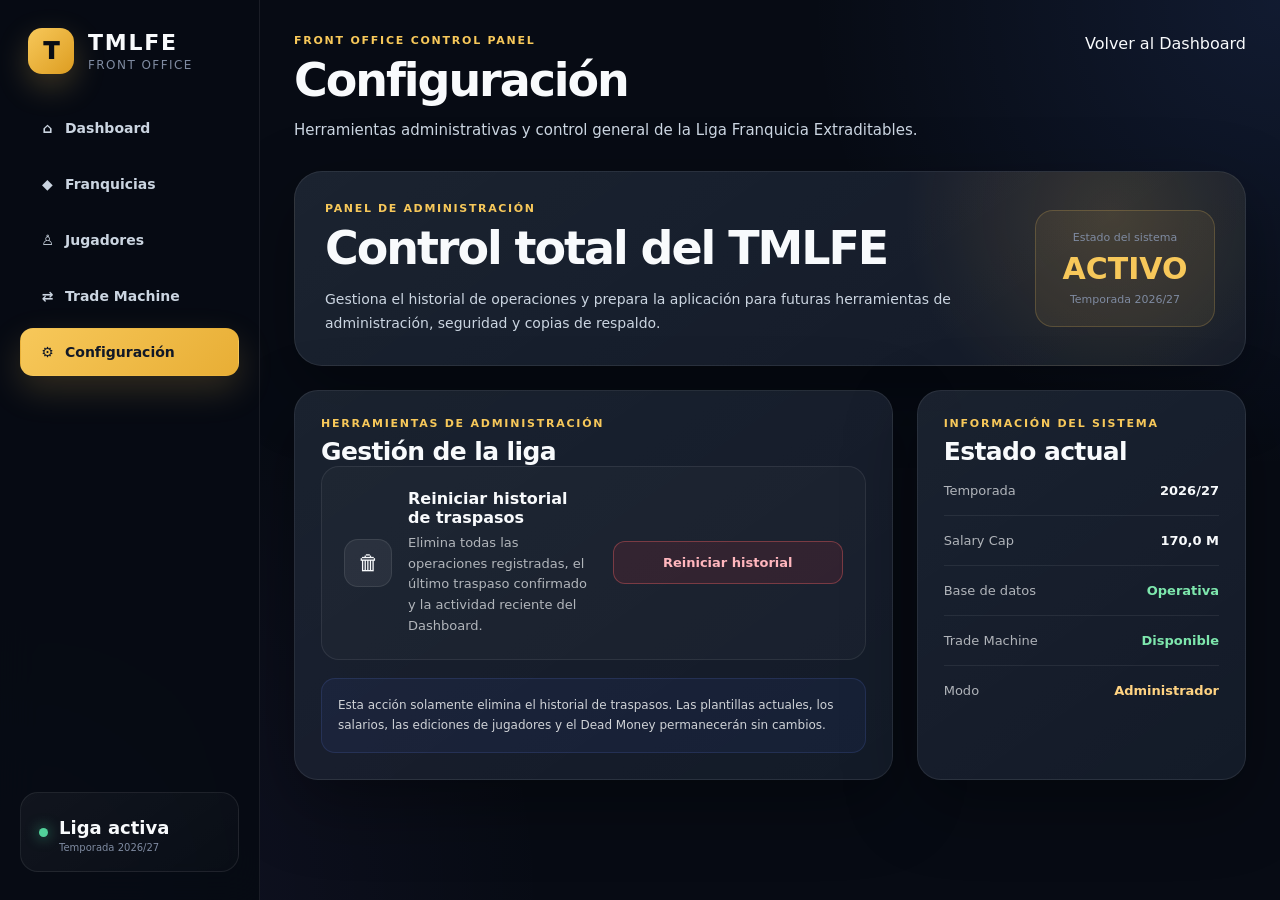
==== commit 20cc670a: "Update configuracion.html" ====
--- a/configuracion.html
+++ b/configuracion.html
@@ -1,49 +1,560 @@
 <!DOCTYPE html>
 <html lang="es">
+
 <head>
 
-<meta charset="UTF-8">
-<meta name="viewport" content="width=device-width, initial-scale=1.0">
-
-<title>TMLFE | Configuración</title>
-
-<link rel="stylesheet" href="./styles.css?v=200">
+    <meta charset="UTF-8">
+
+    <meta
+        name="viewport"
+        content="width=device-width, initial-scale=1.0"
+    >
+
+    <title>
+        TMLFE | Configuración
+    </title>
+
+    <link
+        rel="stylesheet"
+        href="./styles.css?v=129"
+    >
+
+    <style>
+
+        .config-grid {
+            display: grid;
+            grid-template-columns: minmax(0, 1fr) minmax(280px, 0.55fr);
+            gap: 24px;
+            margin-top: 24px;
+        }
+
+        .config-section {
+            display: flex;
+            flex-direction: column;
+            gap: 18px;
+        }
+
+        .config-tool {
+            display: flex;
+            align-items: center;
+            justify-content: space-between;
+            gap: 24px;
+            padding: 22px;
+            border-radius: 18px;
+            background: rgba(255, 255, 255, 0.025);
+            border: 1px solid rgba(255, 255, 255, 0.08);
+        }
+
+        .config-tool-copy {
+            display: flex;
+            align-items: center;
+            gap: 16px;
+        }
+
+        .config-tool-icon {
+            width: 48px;
+            height: 48px;
+            display: grid;
+            place-items: center;
+            flex-shrink: 0;
+            border-radius: 14px;
+            font-size: 21px;
+            background: rgba(255, 255, 255, 0.06);
+            border: 1px solid rgba(255, 255, 255, 0.09);
+        }
+
+        .config-tool h3 {
+            margin: 0 0 6px;
+            font-size: 16px;
+        }
+
+        .config-tool p {
+            margin: 0;
+            max-width: 600px;
+            font-size: 13px;
+            line-height: 1.6;
+            opacity: 0.68;
+        }
+
+        .config-danger-button {
+            min-width: 230px;
+            padding: 13px 18px;
+            border: 1px solid rgba(255, 104, 104, 0.35);
+            border-radius: 12px;
+            background: rgba(190, 45, 58, 0.14);
+            color: #ffb6bd;
+            font: inherit;
+            font-size: 13px;
+            font-weight: 700;
+            cursor: pointer;
+            transition:
+                transform 0.2s ease,
+                background 0.2s ease,
+                border-color 0.2s ease;
+        }
+
+        .config-danger-button:hover {
+            transform: translateY(-2px);
+            background: rgba(190, 45, 58, 0.24);
+            border-color: rgba(255, 104, 104, 0.6);
+        }
+
+        .config-danger-button:disabled {
+            cursor: default;
+            opacity: 0.75;
+            transform: none;
+        }
+
+        .config-status-list {
+            display: flex;
+            flex-direction: column;
+            gap: 0;
+        }
+
+        .config-status-row {
+            display: flex;
+            align-items: center;
+            justify-content: space-between;
+            gap: 20px;
+            padding: 17px 0;
+            border-bottom: 1px solid rgba(255, 255, 255, 0.07);
+        }
+
+        .config-status-row:last-child {
+            border-bottom: 0;
+        }
+
+        .config-status-row span {
+            font-size: 13px;
+            opacity: 0.68;
+        }
+
+        .config-status-row strong {
+            font-size: 13px;
+        }
+
+        .config-success {
+            color: #7ee7ad;
+        }
+
+        .config-warning {
+            color: #ffd382;
+        }
+
+        .config-notice {
+            margin-top: 18px;
+            padding: 16px;
+            border-radius: 14px;
+            background: rgba(76, 118, 255, 0.08);
+            border: 1px solid rgba(105, 140, 255, 0.18);
+            font-size: 12px;
+            line-height: 1.7;
+            opacity: 0.82;
+        }
+
+        @media (max-width: 1000px) {
+
+            .config-grid {
+                grid-template-columns: 1fr;
+            }
+
+        }
+
+        @media (max-width: 700px) {
+
+            .config-tool {
+                align-items: flex-start;
+                flex-direction: column;
+            }
+
+            .config-danger-button {
+                width: 100%;
+                min-width: 0;
+            }
+
+        }
+
+    </style>
 
 </head>
 
 <body>
 
-<header class="topbar">
-
-<h1>⚙ Configuración</h1>
-
-<p>Panel de administración del TMLFE</p>
-
-</header>
-
-
-<main class="config-container">
-
-<section class="config-card">
-
-<h2>Administración</h2>
-
-<p>
-Herramientas para gestionar la liga.
-</p>
-
-<button id="btn-borrar-historial">
-
-🗑 Reiniciar historial de traspasos
-
-</button>
-
-</section>
-
-</main>
-
-<script src="./trade-apply.js?v=200"></script>
-<script src="./configuracion.js?v=1"></script>
+    <div class="app-shell">
+
+        <aside class="sidebar">
+
+            <div class="brand">
+
+                <div class="brand-logo">
+                    T
+                </div>
+
+                <div>
+
+                    <h1>
+                        TMLFE
+                    </h1>
+
+                    <span>
+                        Front Office
+                    </span>
+
+                </div>
+
+            </div>
+
+
+            <nav class="sidebar-nav">
+
+                <a
+                    class="nav-link"
+                    href="index.html"
+                >
+
+                    <span class="nav-icon">
+                        ⌂
+                    </span>
+
+                    Dashboard
+
+                </a>
+
+
+                <a
+                    class="nav-link"
+                    href="teams.html"
+                >
+
+                    <span class="nav-icon">
+                        ◆
+                    </span>
+
+                    Franquicias
+
+                </a>
+
+
+                <a
+                    class="nav-link"
+                    href="players.html"
+                >
+
+                    <span class="nav-icon">
+                        ♙
+                    </span>
+
+                    Jugadores
+
+                </a>
+
+
+                <a
+                    class="nav-link"
+                    href="trade.html"
+                >
+
+                    <span class="nav-icon">
+                        ⇄
+                    </span>
+
+                    Trade Machine
+
+                </a>
+
+
+                <a
+                    class="nav-link active"
+                    href="configuracion.html"
+                >
+
+                    <span class="nav-icon">
+                        ⚙
+                    </span>
+
+                    Configuración
+
+                </a>
+
+            </nav>
+
+
+            <div class="sidebar-footer">
+
+                <div class="league-status">
+
+                    <span class="status-dot"></span>
+
+                    <div>
+
+                        <strong>
+                            Liga activa
+                        </strong>
+
+                        <small>
+                            Temporada 2026/27
+                        </small>
+
+                    </div>
+
+                </div>
+
+            </div>
+
+        </aside>
+
+
+        <main class="main-content">
+
+            <header class="topbar">
+
+                <div>
+
+                    <p class="eyebrow">
+                        FRONT OFFICE CONTROL PANEL
+                    </p>
+
+                    <h2>
+                        Configuración
+                    </h2>
+
+                    <p class="topbar-subtitle">
+                        Herramientas administrativas y control general
+                        de la Liga Franquicia Extraditables.
+                    </p>
+
+                </div>
+
+
+                <a
+                    class="secondary-button"
+                    href="index.html"
+                >
+                    Volver al Dashboard
+                </a>
+
+            </header>
+
+
+            <section class="dashboard-hero">
+
+                <div class="dashboard-hero-copy">
+
+                    <p class="hero-label">
+                        PANEL DE ADMINISTRACIÓN
+                    </p>
+
+                    <h1>
+                        Control total del TMLFE
+                    </h1>
+
+                    <p>
+                        Gestiona el historial de operaciones y prepara
+                        la aplicación para futuras herramientas de
+                        administración, seguridad y copias de respaldo.
+                    </p>
+
+                </div>
+
+
+                <div class="dashboard-cap-card">
+
+                    <span>
+                        Estado del sistema
+                    </span>
+
+                    <strong>
+                        ACTIVO
+                    </strong>
+
+                    <small>
+                        Temporada 2026/27
+                    </small>
+
+                </div>
+
+            </section>
+
+
+            <section class="config-grid">
+
+                <article class="dashboard-panel">
+
+                    <div class="panel-heading">
+
+                        <div>
+
+                            <p class="eyebrow">
+                                HERRAMIENTAS DE ADMINISTRACIÓN
+                            </p>
+
+                            <h2>
+                                Gestión de la liga
+                            </h2>
+
+                        </div>
+
+                    </div>
+
+
+                    <div class="config-section">
+
+                        <div class="config-tool">
+
+                            <div class="config-tool-copy">
+
+                                <div class="config-tool-icon">
+                                    🗑
+                                </div>
+
+                                <div>
+
+                                    <h3>
+                                        Reiniciar historial de traspasos
+                                    </h3>
+
+                                    <p>
+                                        Elimina todas las operaciones registradas,
+                                        el último traspaso confirmado y la actividad
+                                        reciente del Dashboard.
+                                    </p>
+
+                                </div>
+
+                            </div>
+
+
+                            <button
+                                id="btn-borrar-historial"
+                                class="config-danger-button"
+                                type="button"
+                            >
+                                Reiniciar historial
+                            </button>
+
+                        </div>
+
+                    </div>
+
+
+                    <div class="config-notice">
+
+                        Esta acción solamente elimina el historial de
+                        traspasos. Las plantillas actuales, los salarios,
+                        las ediciones de jugadores y el Dead Money
+                        permanecerán sin cambios.
+
+                    </div>
+
+                </article>
+
+
+                <article class="dashboard-panel">
+
+                    <div class="panel-heading">
+
+                        <div>
+
+                            <p class="eyebrow">
+                                INFORMACIÓN DEL SISTEMA
+                            </p>
+
+                            <h2>
+                                Estado actual
+                            </h2>
+
+                        </div>
+
+                    </div>
+
+
+                    <div class="config-status-list">
+
+                        <div class="config-status-row">
+
+                            <span>
+                                Temporada
+                            </span>
+
+                            <strong>
+                                2026/27
+                            </strong>
+
+                        </div>
+
+
+                        <div class="config-status-row">
+
+                            <span>
+                                Salary Cap
+                            </span>
+
+                            <strong>
+                                170,0 M
+                            </strong>
+
+                        </div>
+
+
+                        <div class="config-status-row">
+
+                            <span>
+                                Base de datos
+                            </span>
+
+                            <strong class="config-success">
+                                Operativa
+                            </strong>
+
+                        </div>
+
+
+                        <div class="config-status-row">
+
+                            <span>
+                                Trade Machine
+                            </span>
+
+                            <strong class="config-success">
+                                Disponible
+                            </strong>
+
+                        </div>
+
+
+                        <div class="config-status-row">
+
+                            <span>
+                                Modo
+                            </span>
+
+                            <strong class="config-warning">
+                                Administrador
+                            </strong>
+
+                        </div>
+
+                    </div>
+
+                </article>
+
+            </section>
+
+        </main>
+
+    </div>
+
+
+    <div
+        id="toast"
+        class="toast"
+        aria-live="polite"
+    ></div>
+
+
+    <script src="./trade-apply.js?v=201"></script>
+    <script src="./configuracion.js?v=2"></script>
 
 </body>
+
 </html>
